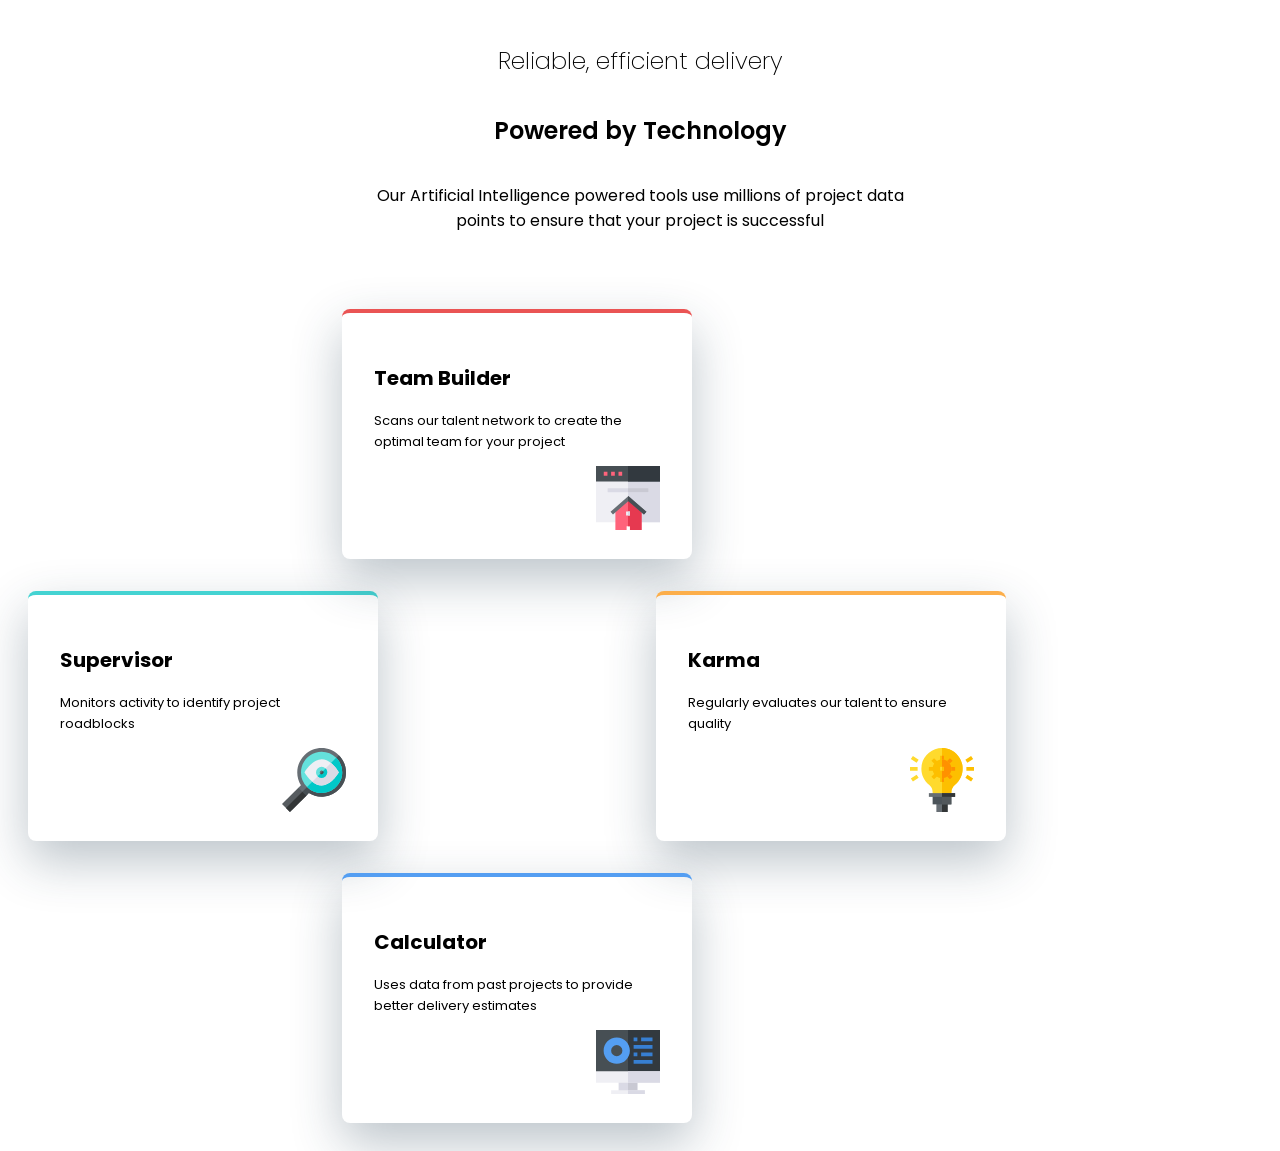
==== four card feature section/index.html @ 9814a4bb "add four card feature section" ====
<!doctype html>
<html lang="en">
  <head>
    <meta charset="UTF-8" />
    <meta
      name="viewport"
      content="width=device-width, initial-scale=1.0" />
    <!-- displays site properly based on user's device -->

    <link
      rel="icon"
      type="image/png"
      sizes="32x32"
      href="./images/favicon-32x32.png" />
    <link
      rel="stylesheet"
      href="style.css" />
    <link
      rel="preconnect"
      href="https://fonts.googleapis.com" />
    <link
      rel="preconnect"
      href="https://fonts.gstatic.com"
      crossorigin />
    <link
      href="https://fonts.googleapis.com/css2?family=Comfortaa:wght@300..700&family=Fraunces:ital,opsz,wght@0,9..144,100..900;1,9..144,100..900&family=Lobster&family=Montserrat:ital,wght@0,100..900;1,100..900&family=Poppins:ital,wght@0,100;0,200;0,300;0,400;0,500;0,600;0,700;0,800;0,900;1,100;1,200;1,300;1,400;1,500;1,600;1,700;1,800;1,900&display=swap"
      rel="stylesheet" />

    <title>Frontend Mentor | Four card feature section</title>

    <!-- Feel free to remove these styles or customise in your own stylesheet 👍 -->
    <style>
      .attribution {
        font-size: 0.6875rem;
        text-align: center;
      }
      .attribution a {
        color: hsl(228, 45%, 44%);
      }
    </style>
  </head>
  <body>
    <div class="page">
      <h1>Reliable, efficient delivery</h1>
      <h2>Powered by Technology</h2>
      <p class="page-description">
        Our Artificial Intelligence powered tools use millions of project data points to ensure that your project is successful
      </p>
      <div class="container">
        <div class="card card-cyan">
          <h3 class="card-header">Supervisor</h3>
          <p class="card-description">Monitors activity to identify project roadblocks</p>
          <img
            class="card-image"
            src="images/icon-supervisor.svg"
            alt="" />
        </div>
        <div class="card card-red">
          <h3 class="card-header">Team Builder</h3>
          <p class="card-description">Scans our talent network to create the optimal team for your project</p>
          <img
            class="card-image"
            src="images/icon-team-builder.svg"
            alt="" />
        </div>
        <div class="card card-orange">
          <h3 class="card-header">Karma</h3>
          <p class="card-description">Regularly evaluates our talent to ensure quality</p>
          <img
            class="card-image"
            src="images/icon-karma.svg"
            alt="" />
        </div>
        <div class="card card-blue">
          <h3 class="card-header">Calculator</h3>
          <p class="card-description">Uses data from past projects to provide better delivery estimates</p>
          <img
            class="card-image"
            src="images/icon-calculator.svg"
            alt="" />
        </div>
      </div>
      <!-- <footer class="attribution">
          Challenge by <a href="https://www.frontendmentor.io?ref=challenge">Frontend Mentor</a>. Coded by <a href="#">Your Name Here</a>.
        </footer> -->
    </div>
  </body>
</html>
---- four card feature section/style.css ----
:root {
  --grey-500: #4d4f62;
  --grey-400: #6a7178;
  --white: #fff;
  --red: #ea5454;
  --cyan: #44d3d2;
  --blue: #549ef2;
  --orange: #fcae4a;
}

body {
  margin: 0;
  font-family: "Poppins";
}

.page {
  padding: 28px;
  display: flex;
  flex-direction: column;
  align-items: center;
}

h1 {
  font-size: 24px;
  line-height: 1.4;
  font-weight: 200;
}

h2 {
  font-size: 24px;
  line-height: 1.4;
  font-weight: 600;
}

.page-description {
  text-align: center;
  max-width: 540px;
}

.container {
  margin-top: 60px;
  display: grid;
  gap: 32px;
}

.card {
  display: flex;
  padding: 32px;
  flex-direction: column;
  border-radius: 8px;
  border-style: solid;
  border-width: 4px 0 0 0;
  box-shadow: 0px 20px 50px 0px rgba(34, 60, 80, 0.3);
  max-width: 350px;
  max-height: 250px;
  box-sizing: border-box;
}

.card-cyan {
  border-color: var(--cyan);
}

.card-red {
  border-color: var(--red);
}

.card-orange {
  border-color: var(--orange);
}

.card-blue {
  border-color: var(--blue);
}

.card-header {
  font-size: 20px;
  line-height: 1.35;
  margin-bottom: 6px;
}

.card-description {
  font-size: 13px;
  line-height: 1.6;
}

.card-image {
  /* margin-top: 32px; */
  width: 64px;
  height: 64px;
  align-self: flex-end;
}

@media (min-width: 768px) and (max-width: 1439px) {
  .container {
    grid-template-columns: repeat(4, 1fr);
    width: 100%;
  }

  .card-red {
    grid-column: 2 / span 2;
    grid-row: 1;
    align-self: start;
  }

  .card-cyan {
    grid-column: 1 / span 2;
    grid-row: 2;
    align-self: start;
  }

  .card-orange {
    grid-column: 3 / span 2;
    grid-row: 2;
    align-self: start;
  }

  .card-blue {
    grid-column: 2 / span 2;
    grid-row: 3;
    align-self: start;
  }
}

@media (min-width: 1440px) {
  .container {
    grid-template-columns: repeat(3, 1fr);
  }

  .card-cyan {
    grid-column: 1;
    grid-row: 1/3;
    align-self: center;
  }
  .card-red {
    grid-row: 1;
    grid-column: 2;
  }
  .card-orange {
    grid-row: 2;
    grid-column: 2;
  }
  .card-blue {
    grid-column: 3;
    grid-row: 1/3;
    align-self: center;
  }
}
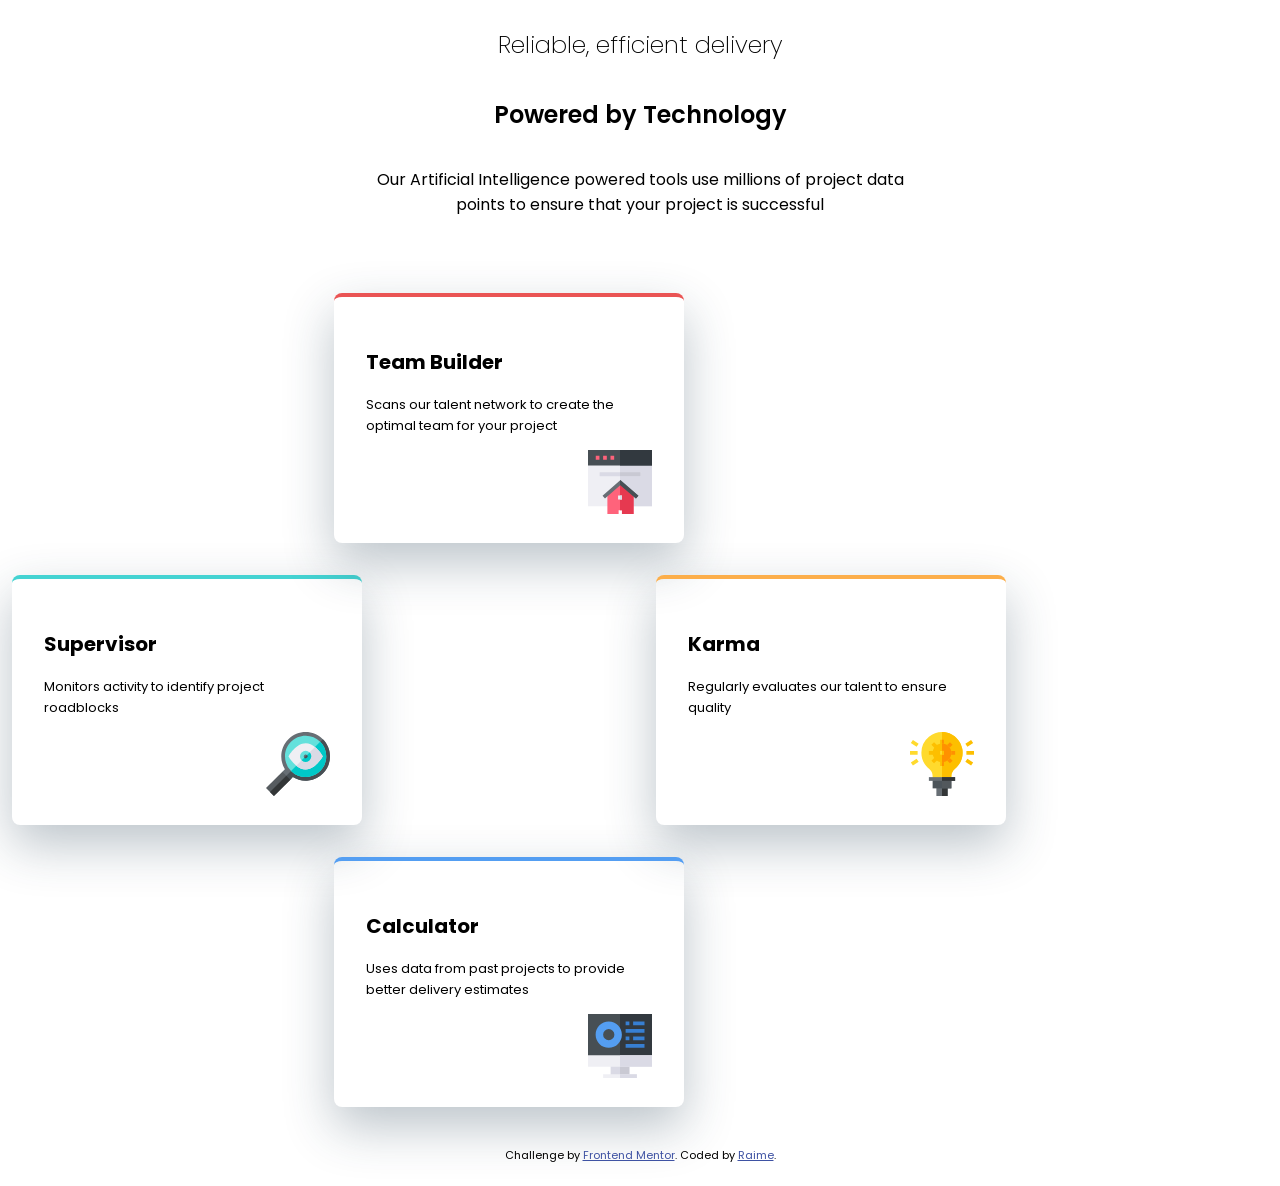
==== commit a544a3bd: "four card feature: upd footer" ====
--- a/four card feature section/index.html
+++ b/four card feature section/index.html
@@ -53,7 +53,7 @@
           <img
             class="card-image"
             src="images/icon-supervisor.svg"
-            alt="" />
+            alt="Supervisor monitoring icon" />
         </div>
         <div class="card card-red">
           <h3 class="card-header">Team Builder</h3>
@@ -61,7 +61,7 @@
           <img
             class="card-image"
             src="images/icon-team-builder.svg"
-            alt="" />
+            alt="Team Builder collaboration icon" />
         </div>
         <div class="card card-orange">
           <h3 class="card-header">Karma</h3>
@@ -69,7 +69,7 @@
           <img
             class="card-image"
             src="images/icon-karma.svg"
-            alt="" />
+            alt="Karma quality evaluation icon" />
         </div>
         <div class="card card-blue">
           <h3 class="card-header">Calculator</h3>
@@ -77,12 +77,13 @@
           <img
             class="card-image"
             src="images/icon-calculator.svg"
-            alt="" />
+            alt="Calculator delivery estimates icon" />
         </div>
       </div>
-      <!-- <footer class="attribution">
-          Challenge by <a href="https://www.frontendmentor.io?ref=challenge">Frontend Mentor</a>. Coded by <a href="#">Your Name Here</a>.
-        </footer> -->
+      <footer class="attribution">
+        Challenge by <a href="https://www.frontendmentor.io?ref=challenge">Frontend Mentor</a>. Coded by
+        <a href="https://github.com/Raime-34">Raime</a>.
+      </footer>
     </div>
   </body>
 </html>
--- a/four card feature section/style.css
+++ b/four card feature section/style.css
@@ -14,45 +14,45 @@
 }
 
 .page {
-  padding: 28px;
+  padding: 0.75rem;
   display: flex;
   flex-direction: column;
   align-items: center;
 }
 
 h1 {
-  font-size: 24px;
+  font-size: 1.5rem;
   line-height: 1.4;
   font-weight: 200;
 }
 
 h2 {
-  font-size: 24px;
+  font-size: 1.5rem;
   line-height: 1.4;
   font-weight: 600;
 }
 
 .page-description {
   text-align: center;
-  max-width: 540px;
+  max-width: 33.75rem;
 }
 
 .container {
-  margin-top: 60px;
+  margin-top: 3.75rem;
   display: grid;
-  gap: 32px;
+  gap: 2rem;
 }
 
 .card {
   display: flex;
-  padding: 32px;
+  padding: 2rem;
   flex-direction: column;
-  border-radius: 8px;
+  border-radius: 0.5rem;
   border-style: solid;
-  border-width: 4px 0 0 0;
-  box-shadow: 0px 20px 50px 0px rgba(34, 60, 80, 0.3);
-  max-width: 350px;
-  max-height: 250px;
+  border-width: 0.25rem 0 0 0;
+  box-shadow: 0 1.25rem 3.125rem 0 rgba(34, 60, 80, 0.3);
+  max-width: 21.875rem;
+  max-height: 15.625rem;
   box-sizing: border-box;
 }
 
@@ -73,21 +73,25 @@
 }
 
 .card-header {
-  font-size: 20px;
+  font-size: 1.25rem;
   line-height: 1.35;
-  margin-bottom: 6px;
+  margin-bottom: 0.375rem;
 }
 
 .card-description {
-  font-size: 13px;
+  font-size: 0.8125rem;
   line-height: 1.6;
 }
 
 .card-image {
-  /* margin-top: 32px; */
-  width: 64px;
-  height: 64px;
+  width: 4rem;
+  height: 4rem;
   align-self: flex-end;
+}
+
+.attribution {
+  margin: 2.5rem 0 0.625rem 0;
+  justify-self: center;
 }
 
 @media (min-width: 768px) and (max-width: 1439px) {
@@ -131,17 +135,25 @@
     grid-row: 1/3;
     align-self: center;
   }
+
   .card-red {
     grid-row: 1;
     grid-column: 2;
   }
+
   .card-orange {
     grid-row: 2;
     grid-column: 2;
   }
+
   .card-blue {
     grid-column: 3;
     grid-row: 1/3;
     align-self: center;
   }
+
+  .attribution {
+    position: absolute;
+    bottom: 0.625rem;
+  }
 }
